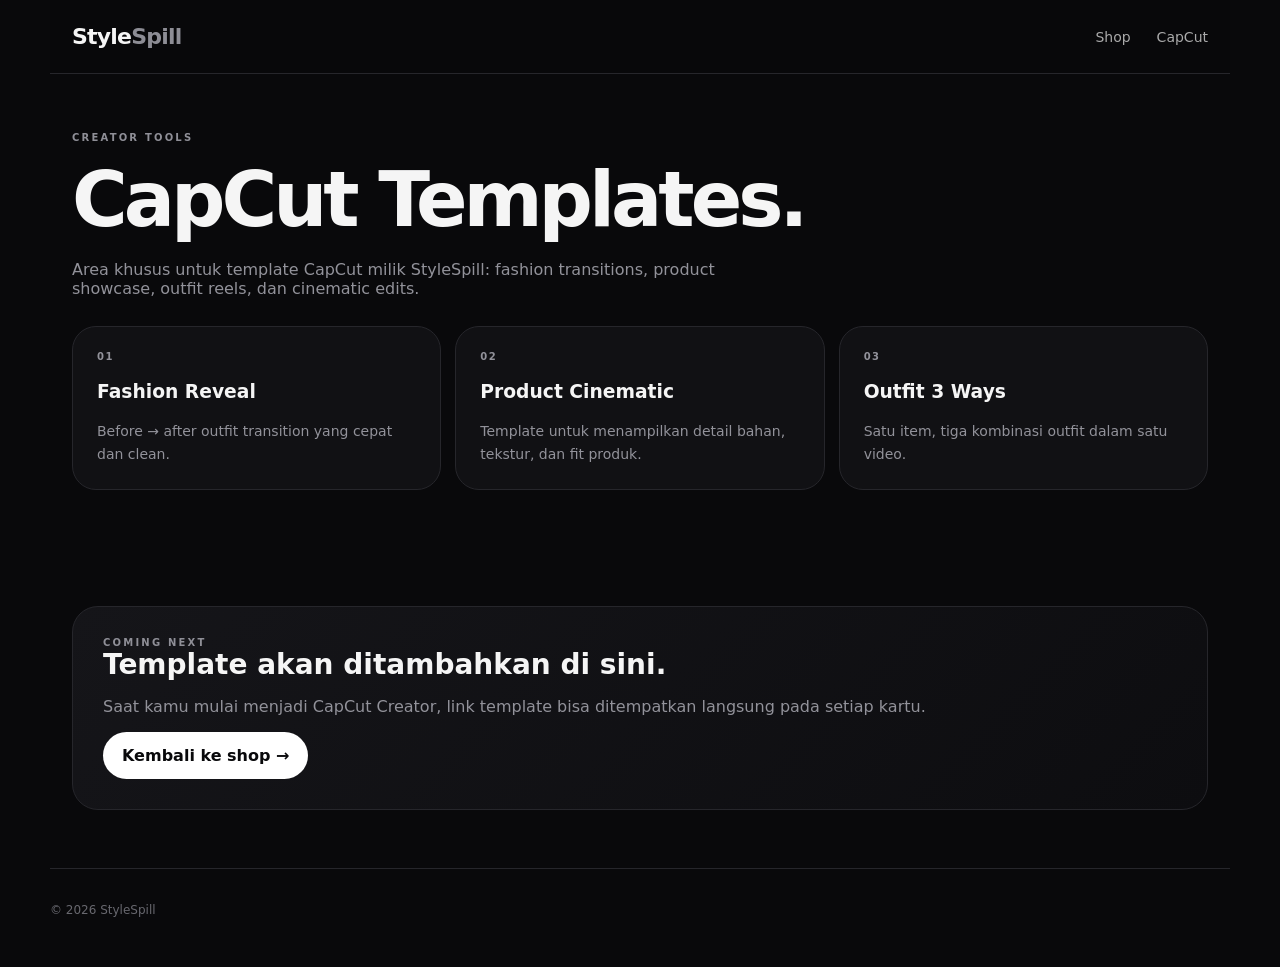
==== capcut.html @ be93ce32 "Add files via upload" ====
<!doctype html><html lang="id"><head><meta charset="utf-8"><meta name="viewport" content="width=device-width,initial-scale=1"><title>CapCut Templates — StyleSpill</title><link rel="stylesheet" href="styles.css"><link rel="canonical" href="https://stylespill.id/capcut.html"><meta property="og:site_name" content="StyleSpill"><meta property="og:url" content="https://stylespill.id/capcut.html"><meta property="og:type" content="website"><meta property="og:description" content="StyleSpill — curated men's fashion, outfit inspiration, Shopee picks, and CapCut creator tools."></head><body><header class="wrap nav"><a class="logo" href="index.html">Style<span>Spill</span></a><nav class="links"><a href="products.html">Shop</a><a href="capcut.html">CapCut</a></nav><button class="mobile-menu" type="button">MENU</button></header><main class="wrap"><section class="section"><div class="eyebrow">Creator tools</div><h1 style="font-size:clamp(44px,7vw,76px);letter-spacing:-4px;margin:12px 0 10px">CapCut Templates.</h1><p class="muted" style="max-width:650px">Area khusus untuk template CapCut milik StyleSpill: fashion transitions, product showcase, outfit reels, dan cinematic edits.</p><div class="features" style="margin-top:28px"><div class="feature"><div class="tag">01</div><h3>Fashion Reveal</h3><span>Before → after outfit transition yang cepat dan clean.</span></div><div class="feature"><div class="tag">02</div><h3>Product Cinematic</h3><span>Template untuk menampilkan detail bahan, tekstur, dan fit produk.</span></div><div class="feature"><div class="tag">03</div><h3>Outfit 3 Ways</h3><span>Satu item, tiga kombinasi outfit dalam satu video.</span></div></div></section><section class="section"><div class="banner"><div class="eyebrow">Coming next</div><h2>Template akan ditambahkan di sini.</h2><p class="muted">Saat kamu mulai menjadi CapCut Creator, link template bisa ditempatkan langsung pada setiap kartu.</p><a class="btn" href="products.html">Kembali ke shop →</a></div></section></main><footer class="wrap footer">© 2026 StyleSpill</footer><script src="menu.js"></script></body></html>
---- styles.css ----
:root{--bg:#09090b;--panel:#111114;--panel2:#151519;--line:#26262b;--text:#f5f5f5;--muted:#92929a;--soft:#cfcfd4;--accent:#fff}
*{box-sizing:border-box}html{scroll-behavior:smooth}body{margin:0;background:var(--bg);color:var(--text);font-family:Inter,ui-sans-serif,system-ui,-apple-system,BlinkMacSystemFont,"Segoe UI",sans-serif}a{text-decoration:none;color:inherit}button,input{font:inherit}.wrap{max-width:1180px;margin:auto;padding:0 22px}.nav{height:74px;display:flex;align-items:center;justify-content:space-between;border-bottom:1px solid var(--line);position:sticky;top:0;background:rgba(9,9,11,.88);backdrop-filter:blur(16px);z-index:10}.logo{font-size:22px;font-weight:850;letter-spacing:-.8px}.logo span{color:#8d8d95}.links{display:flex;gap:26px;color:#aaa;font-size:14px}.links a:hover{color:#fff}.hero{padding:78px 0 64px;display:grid;grid-template-columns:1.02fr .98fr;gap:38px;align-items:center}.eyebrow{text-transform:uppercase;letter-spacing:2.2px;color:#8f8f97;font-size:10px;font-weight:700}.hero h1{font-size:clamp(48px,7vw,86px);line-height:.9;letter-spacing:-5px;margin:15px 0 22px}.hero p{max-width:570px;color:#a2a2aa;line-height:1.75}.actions{display:flex;gap:10px;flex-wrap:wrap;margin-top:25px}.btn{display:inline-flex;align-items:center;justify-content:center;padding:14px 19px;border-radius:999px;background:#fff;color:#09090b;font-weight:800}.btn.ghost{background:transparent;color:#fff;border:1px solid #333}.hero-card,.card,.feature,.category{background:var(--panel);border:1px solid var(--line);border-radius:24px;overflow:hidden}.hero-card img{width:100%;display:block;aspect-ratio:1/1;object-fit:cover}.caption{padding:19px}.tag{font-size:10px;color:#92929a;text-transform:uppercase;letter-spacing:1.5px;font-weight:700}.caption strong{display:block;margin:8px 0 5px;font-size:18px}.muted{color:var(--muted)}.section{padding:58px 0}.section-head{display:flex;align-items:end;justify-content:space-between;margin-bottom:22px}.section-head h2{margin:0;font-size:32px;letter-spacing:-1.5px}.section-head p{margin:0;color:var(--muted);font-size:13px}.chips{display:flex;gap:9px;overflow:auto;padding-bottom:3px}.chip{border:1px solid #303036;border-radius:999px;padding:10px 14px;color:#aaa;white-space:nowrap;background:#101014}.chip.active,.chip:hover{background:#fff;color:#09090b;border-color:#fff}.grid{display:grid;grid-template-columns:repeat(3,1fr);gap:18px}.card{display:block;transition:transform .2s,border-color .2s}.card:hover{transform:translateY(-3px);border-color:#414149}.card img{width:100%;aspect-ratio:1/1;object-fit:cover;display:block}.card-body{padding:17px}.card h3{margin:7px 0 6px;font-size:19px}.price{font-size:19px;font-weight:850}.pill{display:inline-flex;margin-top:12px;border:1px solid #34343a;border-radius:999px;padding:8px 11px;font-size:12px;color:#ddd}.features{display:grid;grid-template-columns:repeat(3,1fr);gap:14px}.feature{padding:24px}.feature b{display:block;margin-bottom:8px}.feature span{color:#92929a;line-height:1.6;font-size:14px}.banner{padding:30px;border:1px solid var(--line);border-radius:26px;background:linear-gradient(135deg,#151519,#0d0d10)}.banner h2{margin:0 0 8px;font-size:28px}.searchbar{display:grid;grid-template-columns:1fr auto;gap:10px;margin:22px 0}.search{width:100%;background:#111114;color:#fff;border:1px solid #303036;border-radius:14px;padding:15px 16px;outline:none}.select{background:#111114;color:#fff;border:1px solid #303036;border-radius:14px;padding:0 14px}.empty{display:none;padding:30px;border:1px dashed #34343a;border-radius:18px;color:#92929a}.detail{padding:58px 0;display:grid;grid-template-columns:1fr 1fr;gap:48px}.detail-img{background:#111114;border:1px solid var(--line);border-radius:26px;overflow:hidden}.detail-img img{width:100%;display:block}.detail h1{font-size:clamp(40px,5vw,62px);line-height:.95;letter-spacing:-3px;margin:10px 0 18px}.detail .price{font-size:30px;margin-top:14px}.buy{display:flex;align-items:center;justify-content:center;background:#fff;color:#09090b;padding:17px;border-radius:14px;font-weight:850;margin:25px 0 12px}.meta{display:flex;flex-wrap:wrap;gap:8px;margin-top:17px}.meta span{padding:8px 11px;border:1px solid #303036;border-radius:999px;font-size:12px;color:#bbb}.style-box{border-top:1px solid var(--line);margin-top:24px;padding-top:22px}.style-box li{margin:11px 0;color:#bbb}.disclosure{font-size:11px;color:#666;line-height:1.55;margin-top:24px}.footer{border-top:1px solid var(--line);padding:34px 0 50px;color:#68686f;font-size:12px}.footer-row{display:flex;justify-content:space-between;gap:20px}.mobile-menu{display:none}
@media(max-width:820px){.links{display:none}.hero,.detail{grid-template-columns:1fr}.hero{padding-top:45px}.grid{grid-template-columns:1fr 1fr}.features{grid-template-columns:1fr}.mobile-menu{display:block;color:#aaa}.hero h1{letter-spacing:-3px}.searchbar{grid-template-columns:1fr}}
@media(max-width:520px){.wrap{padding:0 16px}.grid{grid-template-columns:1fr}.section{padding:42px 0}.hero{padding-bottom:35px}.hero h1{font-size:52px}.footer-row{flex-direction:column}}

/* Mobile menu */
.mobile-menu{border:0;background:transparent;color:#aaa;cursor:pointer;font-weight:500;padding:8px 0;font-size:14px}
.menu-overlay{position:fixed;inset:0;background:rgba(0,0,0,.72);backdrop-filter:blur(10px);z-index:50;display:none}
.menu-overlay.open{display:block}
.menu-panel{position:absolute;top:0;right:0;width:min(86vw,360px);height:100%;background:#111114;border-left:1px solid #29292f;padding:28px 24px;box-shadow:-20px 0 60px rgba(0,0,0,.35)}
.menu-top{display:flex;align-items:center;justify-content:space-between;margin-bottom:48px}
.menu-title{font-size:12px;text-transform:uppercase;letter-spacing:2px;color:#888}
.menu-close{border:1px solid #333;background:transparent;color:#fff;border-radius:999px;width:38px;height:38px;cursor:pointer;font-size:22px;line-height:1}
.menu-links{display:flex;flex-direction:column;gap:8px}
.menu-links a{padding:16px 0;border-bottom:1px solid #26262b;font-size:22px;font-weight:750}
.menu-links a span{color:#777;font-size:12px;font-weight:500;margin-left:8px}
body.menu-open{overflow:hidden}
@media(min-width:821px){.mobile-menu{display:none!important}}
/* V10 store / catalog manager */
.store-mini{display:flex;align-items:center;gap:8px;margin-left:auto;margin-right:22px;color:#ddd;font-size:12px}.store-mini img{width:32px;height:32px;border-radius:50%;object-fit:cover;border:1px solid #303036}.store-mini a{color:#ddd}.number-badge{position:absolute;left:10px;top:10px;background:rgba(9,9,11,.86);border:1px solid #3a3a42;border-radius:999px;padding:6px 8px;font-size:10px;font-weight:800;letter-spacing:.8px}.card-media{position:relative}.category-grid{display:grid;grid-template-columns:repeat(4,1fr);gap:12px}.category{padding:22px;display:flex;justify-content:space-between;align-items:center;min-height:86px}.category span{font-weight:750}.category b{color:#777}.category:hover{border-color:#4a4a53;transform:translateY(-2px)}.shop-head{display:flex;align-items:end;justify-content:space-between;gap:20px}.shop-head h1{font-size:clamp(48px,7vw,78px);letter-spacing:-4px;line-height:.95;margin:12px 0}.profile-link{display:flex;align-items:center;gap:9px;border:1px solid #303036;border-radius:999px;padding:8px 12px;color:#ccc}.profile-link img{width:34px;height:34px;border-radius:50%}.shop-controls{padding-top:0}.product-number-large{padding:10px 14px;color:#aaa;font-size:11px;letter-spacing:2px;font-weight:800}.detail-img img{width:100%;display:block}.profile-page{min-height:75vh;display:flex;flex-direction:column;align-items:center;justify-content:center;text-align:center;max-width:680px;margin:auto;padding:70px 0}.profile-avatar{width:130px;height:130px;border-radius:50%;border:1px solid #3a3a42;margin-bottom:25px}.profile-page h1{font-size:clamp(48px,8vw,82px);letter-spacing:-5px;margin:10px 0}.profile-tag{font-size:18px;color:#ddd}.admin-title{font-size:clamp(46px,7vw,76px);letter-spacing:-4px;margin:10px 0}.admin-actions{display:flex;gap:10px;flex-wrap:wrap;margin-top:25px}.admin-layout{display:grid;grid-template-columns:1.1fr .9fr;gap:20px;padding-bottom:50px}.admin-list,.admin-panel{background:var(--panel);border:1px solid var(--line);border-radius:24px;padding:22px}.admin-panel{position:sticky;top:95px;height:max-content}.admin-item{display:grid;grid-template-columns:64px 1fr auto auto;gap:10px;align-items:center;padding:12px 0;border-bottom:1px solid var(--line)}.admin-item img{width:64px;height:64px;border-radius:12px;object-fit:cover;background:#0c0c0f}.admin-item-main{min-width:0}.admin-item-main b,.admin-item-main span{display:block;overflow:hidden;text-overflow:ellipsis;white-space:nowrap}.admin-item-main span{color:#888;font-size:12px;margin-top:5px}.admin-item button{border:1px solid #34343a;background:#151519;color:#ddd;border-radius:10px;padding:9px 10px}.admin-panel label,.profile-editor label{display:block;font-size:12px;color:#aaa;margin:0 0 13px}.admin-panel input,.admin-panel select,.admin-panel textarea,.profile-editor input,.profile-editor textarea{width:100%;margin-top:7px;background:#0c0c0f;color:#fff;border:1px solid #303036;border-radius:12px;padding:12px;outline:none}.admin-panel small{display:block;color:#666;margin:7px 0}.form-buttons{display:flex;gap:8px;margin-top:8px}.file-btn{position:relative;overflow:hidden;cursor:pointer}.profile-editor{display:grid;grid-template-columns:120px 1fr;gap:25px;align-items:start}.profile-editor>img{width:110px;height:110px;border-radius:50%;border:1px solid #38383f;object-fit:cover}.menu-profile{display:flex;gap:12px;align-items:center;padding:16px;border:1px solid #2b2b31;border-radius:16px;margin-bottom:24px}.menu-profile img{width:44px;height:44px;border-radius:50%}.menu-profile b,.menu-profile small{display:block}.menu-profile small{color:#777;margin-top:3px}.admin-link{color:#bbb!important}
@media(max-width:820px){.store-mini{margin-left:auto;margin-right:12px}.category-grid{grid-template-columns:1fr 1fr}.admin-layout{grid-template-columns:1fr}.admin-panel{position:static}.shop-head{align-items:start;flex-direction:column}.profile-link{align-self:flex-start}.profile-editor{grid-template-columns:1fr}.profile-editor>img{width:90px;height:90px}}
@media(max-width:520px){.category-grid{grid-template-columns:1fr 1fr}.store-mini span,.store-mini a{max-width:80px;overflow:hidden;text-overflow:ellipsis;white-space:nowrap}.admin-item{grid-template-columns:54px 1fr auto}.admin-item img{width:54px;height:54px}.admin-item button{grid-column:auto}.admin-item button[data-del]{grid-column:3}.profile-page h1{letter-spacing:-3px}}

/* V11 interactive store */
.wish-btn{position:absolute;right:10px;top:10px;width:36px;height:36px;border-radius:50%;border:1px solid #3a3a42;background:rgba(9,9,11,.88);color:#fff;font-size:18px;cursor:pointer;z-index:2}.wish-btn.active{background:#fff;color:#09090b}.card-link{display:block;color:inherit}.result-line{display:flex;justify-content:space-between;align-items:center;margin-top:12px}.match-box{padding:22px;border:1px solid var(--line);border-radius:24px;background:#101014}.match-controls{display:flex;gap:10px;flex-wrap:wrap;margin:18px 0}.match-controls select{background:#0c0c0f;color:#fff;border:1px solid #303036;border-radius:12px;padding:13px 14px}.match-controls .btn{border:0}.style-match-banner{display:flex;align-items:center;justify-content:space-between;gap:20px}.trust-row{display:flex;gap:14px;flex-wrap:wrap;margin-top:22px;color:#777;font-size:11px}.detail-actions{display:flex;gap:8px;margin-top:18px}.wish-detail,.copy-code{flex:1;border:1px solid #34343a;background:#111114;color:#ddd;border-radius:12px;padding:13px;font-weight:700}.wish-detail.active{background:#fff;color:#09090b}.stats-grid{display:grid;grid-template-columns:repeat(4,1fr);gap:12px;padding-bottom:28px}.stat{background:var(--panel);border:1px solid var(--line);border-radius:18px;padding:18px}.stat span,.stat b{display:block}.stat span{color:#777;font-size:11px;text-transform:uppercase;letter-spacing:1px}.stat b{font-size:28px;margin-top:8px}.admin-item-main{min-width:0}.product-card{position:relative}
@media(max-width:820px){.style-match-banner{align-items:flex-start;flex-direction:column}.stats-grid{grid-template-columns:1fr 1fr}}
@media(max-width:520px){.stats-grid{grid-template-columns:1fr 1fr}.match-controls{flex-direction:column}.match-controls select,.match-controls .btn{width:100%}}

.category-grid{display:grid;grid-template-columns:repeat(4,1fr);gap:12px}.category{padding:18px;display:flex;justify-content:space-between;align-items:center}.store-mini{display:flex;align-items:center;gap:8px;margin-left:auto;margin-right:20px;font-size:12px}.store-mini img{width:30px;height:30px;border-radius:50%;object-fit:cover;border:1px solid #333}.profile-link{display:flex;align-items:center;gap:8px}.profile-link img{width:34px;height:34px;border-radius:50%;object-fit:cover}.number-badge{position:absolute;left:10px;top:10px;background:rgba(9,9,11,.86);border:1px solid #333;border-radius:999px;padding:7px 9px;font-size:10px}.card-media{position:relative}.wish-btn{position:absolute;right:10px;top:10px;width:38px;height:38px;border-radius:50%;border:1px solid #333;background:rgba(9,9,11,.85);color:#fff;z-index:2}.wish-btn.active{background:#fff;color:#09090b}.import-row{display:grid;grid-template-columns:1fr auto;gap:10px;margin-top:18px}.import-row input{width:100%;background:#111114;color:#fff;border:1px solid #303036;border-radius:14px;padding:15px}.import-status{margin-top:10px;font-size:13px}.admin-title{font-size:clamp(40px,6vw,68px);letter-spacing:-3px;margin:8px 0 14px}.admin-actions{display:flex;gap:10px;flex-wrap:wrap;margin-top:22px}.stats-grid{display:grid;grid-template-columns:repeat(4,1fr);gap:12px;margin:10px 0 30px}.stat{border:1px solid #26262b;border-radius:18px;padding:18px;background:#111114}.stat span{display:block;color:#92929a;font-size:12px}.stat b{display:block;margin-top:8px;font-size:24px}.admin-layout{display:grid;grid-template-columns:1.2fr .8fr;gap:20px}.admin-panel,.admin-list{border:1px solid #26262b;border-radius:22px;padding:20px;background:#111114}.admin-panel form{display:grid;gap:12px}.admin-panel label{display:grid;gap:7px;font-size:12px;color:#aaa}.admin-panel input,.admin-panel select,.admin-panel textarea{background:#0b0b0e;color:#fff;border:1px solid #303036;border-radius:12px;padding:12px}.admin-item{display:grid;grid-template-columns:60px 1fr auto auto;gap:10px;align-items:center;padding:10px 0;border-bottom:1px solid #222}.admin-item img{width:60px;height:60px;object-fit:cover;border-radius:12px}.admin-item-main{display:grid;gap:5px}.admin-item-main span{font-size:12px;color:#888}.admin-item button{background:#151519;color:#fff;border:1px solid #333;border-radius:10px;padding:8px 10px}.profile-editor{display:grid;grid-template-columns:110px 1fr;gap:20px}.profile-editor>img{width:100px;height:100px;border-radius:50%;object-fit:cover;border:1px solid #333}.profile-editor>div{display:grid;gap:10px}.profile-page{text-align:center;max-width:650px;margin:90px auto;padding:40px}.profile-avatar{width:110px;height:110px;border-radius:50%;object-fit:cover;border:1px solid #333}.profile-tag{font-size:18px}.detail-img{position:relative}.product-number-large{position:absolute;left:15px;top:15px;z-index:2;background:rgba(9,9,11,.85);border:1px solid #333;border-radius:999px;padding:9px 12px;font-size:11px}.style-match-banner .actions{margin-top:15px}
@media(max-width:820px){.category-grid{grid-template-columns:1fr 1fr}.stats-grid{grid-template-columns:1fr 1fr}.admin-layout{grid-template-columns:1fr}.store-mini{margin-right:8px}.import-row{grid-template-columns:1fr}.profile-editor{grid-template-columns:1fr}.profile-editor>img{margin:auto}.admin-item{grid-template-columns:50px 1fr}.admin-item button{grid-column:auto}.hero .hero-card{order:-1}}

/* V14 — Screenshot-based main menu */
.home-background-page{margin:0;background:#09090b;overflow-x:hidden}.home-menu{position:relative;min-height:100svh;width:100%;background:#09090b;overflow:hidden}.home-bg{position:absolute;inset:0;width:100%;height:100%;object-fit:cover;object-position:center top;display:block;user-select:none;-webkit-user-drag:none}.hotspot{position:absolute;z-index:3;display:block}.hotspot-shop{top:0;right:0;width:24%;height:11%}.hotspot-buy{left:24%;right:24%;top:78%;height:15%;border-radius:999px}.home-menu-trigger{position:absolute;z-index:5;top:18px;right:16px;border:1px solid rgba(255,255,255,.18);background:rgba(9,9,11,.58);color:#fff;border-radius:999px;padding:9px 12px;font-size:11px;letter-spacing:.6px;backdrop-filter:blur(10px);opacity:.72}.home-menu-panel{position:absolute;z-index:10;right:14px;top:58px;width:min(84vw,320px);display:none;flex-direction:column;gap:2px;padding:14px;border:1px solid #303036;border-radius:20px;background:rgba(9,9,11,.94);backdrop-filter:blur(18px);box-shadow:0 20px 60px rgba(0,0,0,.45)}.home-menu-panel.open{display:flex}.home-menu-panel a{color:#fff;padding:13px 8px;border-bottom:1px solid #24242a;font-weight:700}.home-menu-panel a:last-child{border-bottom:0}@media(max-width:520px){.home-menu-trigger{top:13px;right:12px}.hotspot-shop{height:12%}.hotspot-buy{left:25%;right:25%;top:78%;height:16%}}

/* StyleSpill premium profile */
.profile-body{background:#08080a}.profile-wrap{padding-bottom:70px}.profile-hero{position:relative;overflow:hidden;border:1px solid #24242a;border-radius:30px;background:#0d0d10;margin-top:28px}.profile-cover{height:180px;background-image:linear-gradient(180deg,rgba(8,8,10,.05),rgba(8,8,10,.9)),url('assets/home-background.png');background-size:cover;background-position:center}.profile-main{position:relative;display:grid;grid-template-columns:170px 1fr;gap:28px;padding:0 36px 36px}.profile-avatar-wrap{margin-top:-82px;position:relative}.profile-avatar-large{width:158px;height:158px;border-radius:50%;object-fit:cover;background:#101014;border:8px solid #0d0d10;box-shadow:0 15px 45px rgba(0,0,0,.35)}.profile-identity{padding-top:18px}.profile-kicker{font-size:10px;letter-spacing:3px;font-weight:800;color:#888}.profile-name-row{display:flex;align-items:center;gap:10px}.profile-name-row h1{font-size:clamp(42px,7vw,76px);line-height:.95;letter-spacing:-4px;margin:8px 0}.profile-dot{display:inline-grid;place-items:center;width:30px;height:30px;border-radius:50%;font-size:10px;font-weight:900;letter-spacing:1px;border:1px solid #4a4a52;color:#ddd;background:#151519}.profile-handle{margin:0;color:#777;font-size:14px}.profile-bio{max-width:650px;color:#b4b4bc;font-size:16px;line-height:1.6;margin:15px 0 0}.profile-actions{display:flex;gap:10px;flex-wrap:wrap;margin-top:22px}.profile-stats{display:grid;grid-template-columns:repeat(3,1fr);gap:12px;margin:18px 0}.profile-stats>div{border:1px solid #24242a;background:#101014;border-radius:20px;padding:20px}.profile-stats b{display:block;font-size:28px;letter-spacing:-1px}.profile-stats span{display:block;color:#777;font-size:12px;margin-top:5px}.profile-grid{display:grid;grid-template-columns:1fr 1fr;gap:16px}.profile-card{border:1px solid #24242a;background:#101014;border-radius:24px;padding:28px}.profile-card h2{font-size:clamp(34px,5vw,54px);letter-spacing:-3px;line-height:.98;margin:12px 0 18px}.profile-card h2 span{color:#777}.profile-card p{color:#92929a;line-height:1.7}.profile-pills{display:flex;flex-wrap:wrap;gap:8px;margin-top:22px}.profile-pills span{border:1px solid #2d2d34;border-radius:999px;padding:8px 11px;color:#aaa;font-size:11px}.profile-feature .feature-row{display:grid;grid-template-columns:36px 1fr;gap:10px;padding:16px 0;border-bottom:1px solid #222229}.profile-feature .feature-row:last-child{border-bottom:0}.feature-row>span{color:#666;font-size:11px;font-weight:800}.feature-row b{display:block}.feature-row small{display:block;color:#777;line-height:1.5;margin-top:5px}.profile-cta{display:flex;justify-content:space-between;align-items:center;gap:20px;margin-top:16px;border:1px solid #24242a;border-radius:24px;padding:28px;background:linear-gradient(135deg,#111115,#0b0b0e)}.profile-cta h2{font-size:clamp(30px,5vw,50px);letter-spacing:-2px;line-height:1;margin:8px 0 0}
@media(max-width:720px){.profile-cover{height:145px}.profile-main{grid-template-columns:1fr;gap:8px;padding:0 20px 26px}.profile-avatar-wrap{margin-top:-66px}.profile-avatar-large{width:126px;height:126px}.profile-identity{padding-top:8px}.profile-name-row h1{letter-spacing:-3px}.profile-stats{grid-template-columns:1fr 1fr 1fr}.profile-grid{grid-template-columns:1fr}.profile-card{padding:22px}.profile-cta{align-items:flex-start;flex-direction:column}.profile-cta .btn{width:100%;text-align:center}}

/* V14.2 premium profile */
.profile-wrap{padding-bottom:30px}.profile-hero{position:relative;overflow:hidden;border:1px solid var(--line);border-radius:30px;background:#0d0d10;margin-top:28px}.profile-cover-image{height:230px;background-image:linear-gradient(180deg,rgba(8,8,10,.12),rgba(8,8,10,.96)),url('assets/home-background.png');background-size:cover;background-position:center}.profile-main{position:relative;display:flex;gap:26px;padding:0 34px 34px;align-items:flex-end;margin-top:-58px}.profile-avatar-wrap{flex:0 0 auto;padding:5px;border:1px solid #3a3a42;border-radius:50%;background:#09090b}.profile-avatar-large{width:142px;height:142px;border-radius:50%;object-fit:cover;display:block;border:1px solid #2d2d34}.profile-identity{padding-bottom:3px;max-width:720px}.verified-mark{display:inline-flex;width:22px;height:22px;border-radius:50%;align-items:center;justify-content:center;background:#fff;color:#08080a;font-size:12px;font-weight:900;margin-top:10px}.profile-name-row{display:flex;align-items:center;gap:10px}.profile-name-row h1{margin:6px 0 2px;font-size:clamp(34px,5vw,58px);letter-spacing:-3px;line-height:.95}.profile-quote{margin:16px 0 0;color:#ddd;font-size:14px;font-style:italic}.social-row{display:flex;gap:8px;flex-wrap:wrap;margin-top:16px}.social-row a{border:1px solid #34343a;border-radius:999px;padding:8px 12px;color:#ddd;font-size:12px;background:#111114}.premium-stats{margin:14px 0 20px}.profile-intro{display:flex;justify-content:space-between;gap:40px;padding:55px 0 24px;align-items:end}.profile-intro h2{margin:8px 0 0;font-size:clamp(34px,5vw,58px);letter-spacing:-3px;line-height:.95}.profile-intro h2 span,.about-card h2 span,.premium-cta h2 span{color:#777}.profile-intro p{max-width:430px;color:#999;line-height:1.7;margin:0}.premium-grid{margin-top:10px}.about-card{background:radial-gradient(circle at 80% 0%,rgba(255,255,255,.07),transparent 35%),var(--panel)}.profile-collections{padding:58px 0}.collection-grid{display:grid;grid-template-columns:repeat(3,1fr);gap:12px}.collection-grid a{padding:24px;border:1px solid var(--line);border-radius:22px;background:linear-gradient(145deg,#151519,#0d0d10);min-height:150px;display:flex;flex-direction:column;justify-content:flex-end;transition:.2s}.collection-grid a:hover{transform:translateY(-3px);border-color:#444}.collection-grid span{color:#666;font-size:11px;margin-bottom:auto}.collection-grid b{font-size:20px}.collection-grid small{color:#888;margin-top:5px}.premium-cta{display:flex;justify-content:space-between;align-items:center;gap:30px}.premium-cta h2{font-size:clamp(34px,5vw,56px);letter-spacing:-3px;line-height:.95;margin:8px 0}.premium-cta p{color:#999}.cta-actions{display:flex;gap:10px;flex-wrap:wrap}.profile-editor input,.profile-editor textarea{margin-bottom:12px}
@media(max-width:700px){.profile-cover-image{height:190px}.profile-main{padding:0 18px 24px;display:block;margin-top:-52px}.profile-avatar-large{width:108px;height:108px}.profile-avatar-wrap{display:inline-block;margin-bottom:16px}.profile-name-row h1{font-size:42px}.profile-intro,.premium-cta{display:block}.profile-intro p{margin-top:18px}.collection-grid{grid-template-columns:1fr}.premium-cta .cta-actions{margin-top:22px}.profile-stats{grid-template-columns:repeat(3,1fr)}}
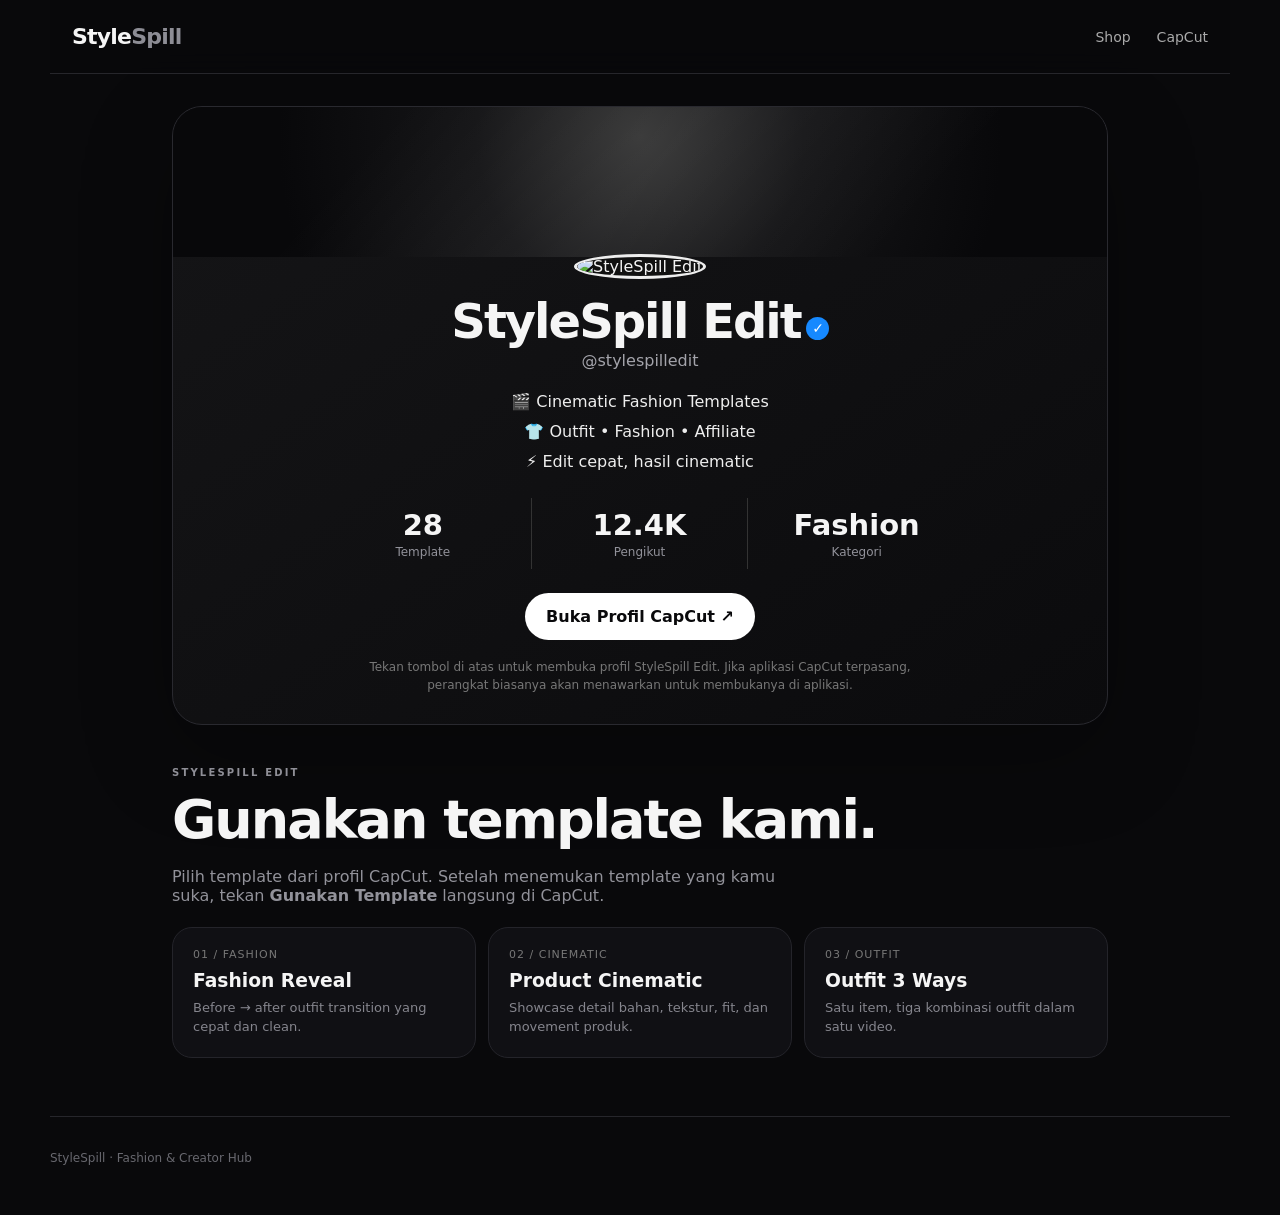
==== commit 9cb45710: "Add files via upload" ====
--- a/capcut.html
+++ b/capcut.html
@@ -1 +1,107 @@
-<!doctype html><html lang="id"><head><meta charset="utf-8"><meta name="viewport" content="width=device-width,initial-scale=1"><title>CapCut Templates — StyleSpill</title><link rel="stylesheet" href="styles.css"><link rel="canonical" href="https://stylespill.id/capcut.html"><meta property="og:site_name" content="StyleSpill"><meta property="og:url" content="https://stylespill.id/capcut.html"><meta property="og:type" content="website"><meta property="og:description" content="StyleSpill — curated men's fashion, outfit inspiration, Shopee picks, and CapCut creator tools."></head><body><header class="wrap nav"><a class="logo" href="index.html">Style<span>Spill</span></a><nav class="links"><a href="products.html">Shop</a><a href="capcut.html">CapCut</a></nav><button class="mobile-menu" type="button">MENU</button></header><main class="wrap"><section class="section"><div class="eyebrow">Creator tools</div><h1 style="font-size:clamp(44px,7vw,76px);letter-spacing:-4px;margin:12px 0 10px">CapCut Templates.</h1><p class="muted" style="max-width:650px">Area khusus untuk template CapCut milik StyleSpill: fashion transitions, product showcase, outfit reels, dan cinematic edits.</p><div class="features" style="margin-top:28px"><div class="feature"><div class="tag">01</div><h3>Fashion Reveal</h3><span>Before → after outfit transition yang cepat dan clean.</span></div><div class="feature"><div class="tag">02</div><h3>Product Cinematic</h3><span>Template untuk menampilkan detail bahan, tekstur, dan fit produk.</span></div><div class="feature"><div class="tag">03</div><h3>Outfit 3 Ways</h3><span>Satu item, tiga kombinasi outfit dalam satu video.</span></div></div></section><section class="section"><div class="banner"><div class="eyebrow">Coming next</div><h2>Template akan ditambahkan di sini.</h2><p class="muted">Saat kamu mulai menjadi CapCut Creator, link template bisa ditempatkan langsung pada setiap kartu.</p><a class="btn" href="products.html">Kembali ke shop →</a></div></section></main><footer class="wrap footer">© 2026 StyleSpill</footer><script src="menu.js"></script></body></html>
+<!doctype html>
+<html lang="id">
+<head>
+<meta charset="utf-8">
+<meta name="viewport" content="width=device-width,initial-scale=1,viewport-fit=cover">
+<meta name="theme-color" content="#070707">
+<title>CapCut Creator — StyleSpill Edit</title>
+<link rel="stylesheet" href="styles.css">
+<meta name="description" content="StyleSpill Edit — cinematic fashion CapCut templates.">
+<style>
+.capcut-page{max-width:980px;margin:auto}
+.capcut-card{margin:32px 0 22px;border:1px solid #29292f;border-radius:30px;background:linear-gradient(145deg,#151517,#0b0b0d);overflow:hidden;box-shadow:0 30px 90px rgba(0,0,0,.28)}
+.capcut-cover{height:150px;background:radial-gradient(circle at 50% 20%,#333 0,#151517 34%,#08080a 75%);position:relative}
+.capcut-cover:after{content:"";position:absolute;inset:0;background:linear-gradient(120deg,transparent 20%,rgba(255,255,255,.05) 50%,transparent 80%);transform:skewX(-18deg)}
+.capcut-main{padding:0 28px 30px;text-align:center}
+.capcut-avatar{width:112px;height:112px;border-radius:50%;object-fit:cover;border:3px solid #eee;margin-top:-56px;background:#111;position:relative}
+.capcut-name{font-size:clamp(30px,6vw,48px);letter-spacing:-2px;margin:14px 0 2px;font-weight:900}
+.capcut-handle{color:#a4a4ab;font-size:16px;margin:0 0 20px}
+.capcut-verified{display:inline-flex;align-items:center;justify-content:center;width:23px;height:23px;border-radius:50%;background:#1689ff;color:#fff;font-size:14px;vertical-align:5px;margin-left:5px}
+.capcut-bio{display:grid;gap:7px;color:#eee;font-size:16px;line-height:1.45;margin:18px auto 24px}
+.capcut-stats{display:grid;grid-template-columns:repeat(3,1fr);max-width:650px;margin:0 auto 24px}
+.capcut-stat{padding:10px 8px;border-right:1px solid #333}
+.capcut-stat:last-child{border-right:0}
+.capcut-stat b{display:block;font-size:29px;font-weight:900}
+.capcut-stat span{display:block;color:#92929a;font-size:12px;margin-top:3px}
+.capcut-actions{display:flex;justify-content:center;gap:10px;flex-wrap:wrap}
+.capcut-primary{min-width:230px;justify-content:center;font-size:16px}
+.capcut-note{color:#777;font-size:12px;margin:18px auto 0;max-width:560px;line-height:1.5}
+.capcut-template-grid{display:grid;grid-template-columns:repeat(3,1fr);gap:12px;margin-top:22px}
+.capcut-template{border:1px solid #24242a;background:#101014;border-radius:20px;padding:20px}
+.capcut-template .num{font-size:11px;color:#777;letter-spacing:1px}
+.capcut-template h3{margin:9px 0 7px}
+.capcut-template p{color:#85858d;font-size:13px;line-height:1.5;margin:0}
+.capcut-empty{margin-top:20px;border:1px dashed #333;border-radius:20px;padding:22px;color:#777;text-align:center}
+@media(max-width:700px){.capcut-main{padding:0 18px 24px}.capcut-cover{height:125px}.capcut-avatar{width:96px;height:96px;margin-top:-48px}.capcut-template-grid{grid-template-columns:1fr}.capcut-stat b{font-size:23px}}
+</style>
+</head>
+<body>
+<header class="wrap nav">
+<a class="logo" href="index.html">Style<span>Spill</span></a>
+<nav class="links"><a href="products.html">Shop</a><a href="capcut.html">CapCut</a></nav>
+<button class="mobile-menu" type="button">MENU</button>
+</header>
+
+<main class="wrap capcut-page">
+<section class="capcut-card">
+  <div class="capcut-cover"></div>
+  <div class="capcut-main">
+    <img class="capcut-avatar" data-capcut-avatar src="assets/profile.svg" alt="StyleSpill Edit">
+    <h1 class="capcut-name"><span data-capcut-name>StyleSpill Edit</span><span class="capcut-verified">✓</span></h1>
+    <p class="capcut-handle" data-capcut-handle>@stylespilledit</p>
+
+    <div class="capcut-bio" id="capcutBio"></div>
+
+    <div class="capcut-stats">
+      <div class="capcut-stat"><b data-capcut-templates>28</b><span>Template</span></div>
+      <div class="capcut-stat"><b data-capcut-followers>12.4K</b><span>Pengikut</span></div>
+      <div class="capcut-stat"><b data-capcut-category>Fashion</b><span>Kategori</span></div>
+    </div>
+
+    <div class="capcut-actions">
+      <a id="capcutProfileLink" class="btn capcut-primary" href="#" rel="noopener">Buka Profil CapCut ↗</a>
+    </div>
+    <p class="capcut-note">Tekan tombol di atas untuk membuka profil StyleSpill Edit. Jika aplikasi CapCut terpasang, perangkat biasanya akan menawarkan untuk membukanya di aplikasi.</p>
+  </div>
+</section>
+
+<section class="section" style="padding-top:20px">
+  <div class="eyebrow">STYLESPILL EDIT</div>
+  <h2 style="font-size:clamp(34px,5vw,54px);letter-spacing:-2px;margin:10px 0">Gunakan template kami.</h2>
+  <p class="muted" style="max-width:650px">Pilih template dari profil CapCut. Setelah menemukan template yang kamu suka, tekan <b>Gunakan Template</b> langsung di CapCut.</p>
+  <div class="capcut-template-grid">
+    <article class="capcut-template"><div class="num">01 / FASHION</div><h3>Fashion Reveal</h3><p>Before → after outfit transition yang cepat dan clean.</p></article>
+    <article class="capcut-template"><div class="num">02 / CINEMATIC</div><h3>Product Cinematic</h3><p>Showcase detail bahan, tekstur, fit, dan movement produk.</p></article>
+    <article class="capcut-template"><div class="num">03 / OUTFIT</div><h3>Outfit 3 Ways</h3><p>Satu item, tiga kombinasi outfit dalam satu video.</p></article>
+  </div>
+</section>
+</main>
+
+<footer class="wrap footer">StyleSpill · Fashion & Creator Hub</footer>
+<script src="catalog.js"></script>
+<script src="menu.js"></script>
+<script>
+document.addEventListener('DOMContentLoaded',()=>{
+  const c=getCapcutCreator();
+  document.querySelector('[data-capcut-name]').textContent=c.name;
+  document.querySelector('[data-capcut-handle]').textContent=c.handle;
+  document.querySelector('[data-capcut-templates]').textContent=c.templates;
+  document.querySelector('[data-capcut-followers]').textContent=c.followers;
+  document.querySelector('[data-capcut-category]').textContent=c.category;
+  document.querySelector('[data-capcut-avatar]').src='assets/profile.svg';
+  document.querySelector('#capcutBio').innerHTML=c.bioLines.map(x=>`<div>${escapeHTML(x)}</div>`).join('');
+  const a=document.querySelector('#capcutProfileLink');
+  if(c.profileUrl){
+    a.href=c.profileUrl;
+    a.target='_blank';
+  }else{
+    a.href='#';
+    a.addEventListener('click',e=>{
+      e.preventDefault();
+      alert('URL profil CapCut belum diatur. Kirim link profil CapCut kamu, lalu URL ini akan dipasang.');
+    });
+  }
+});
+</script>
+</body>
+</html>
